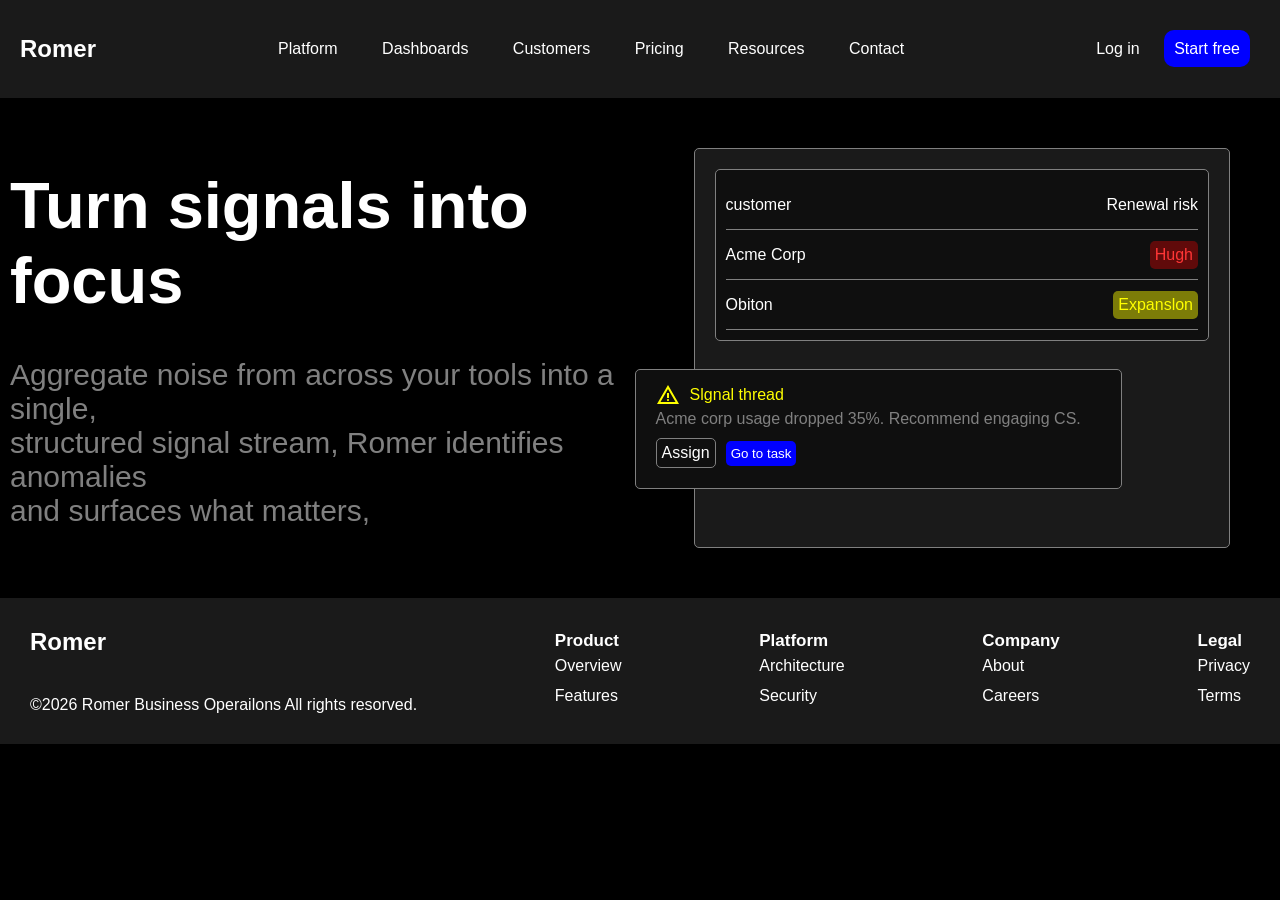
==== Dashboards.html @ 60ba986e "index-name-chnage" ====
<!DOCTYPE html>
<html lang="en">
<head>
    <meta charset="UTF-8">
    <meta name="viewport" content="width=device-width, initial-scale=1.0">
    <link rel="stylesheet" href="src/assect/css/Dashboards.css">
    <title>DASHBOARD-STOCK</title>
   
</head>
<body>
    <header class="wrapper">
    <nav>
        <h1>Romer</h1>
        <ul>
            <li><a href="index.html">Platform</a></li>
            <li><a href="#">Dashboards</a></li>
            <li><a href="#">Customers</a></li>
            <li><a href="#">Pricing</a></li>
            <li><a href="#">Resources</a></li>
            <li><a href="#">Contact</a></li>
        </ul>
        <div class="nav-actions">
            <a href="#">Log in</a>
            <a href="#" class="button">Start free</a>
        </div>
    </nav>
    </header>
<!-- ===start main=== -->
    <main>


        <section class="section-four">
            <div class="col-1">
                <h1>Turn signals into focus</h1>
                <p>
                    Aggregate noise from across your tools into a single, 
                    <br>
                    structured signal stream, Romer identifies anomalies
                    <br>
                    and surfaces what matters,
                </p>
            </div>
            <div class="col-2">
                <div class="content-one">
                    <div class="section-four-font">
                        <p>customer</p>
                        <p>Renewal risk</p>
                    </div>
                    <div class="section-four-font">
                        <p>Acme Corp</p>
                        <p class="section-four-color-1">Hugh</p>
                    </div>
                    <div class="section-four-font">
                        <p>Obiton</p>
                        <p class="section-four-color-2">Expanslon</p>
                    </div>
                </div>
                <div class="content-two">
                    <div class="content-svg">
                        <img src="src/assect/icon/warning.svg" alt="!">
                        Slgnal thread
                    </div>
                    <p>Acme corp usage dropped 35%. Recommend engaging CS.</p>
                    <div class="section-four-button">
                        <p>Assign</p>
                        <button>Go to task</button>
                    </div>
                </div>
            </div>
        </section>
    </main>
   

<!-- ===start footer=== -->
     <footer class="wrapper">
        <div class="row">
        <div class="color-1">
        <h2>Romer</h2>
        <p>&COPY;2026 Romer Business Operailons All rights resorved.</p>
        </div>
        <div class="color">
            <h1>Product</h1>
                <li><a href="">Overview</a></li>
                <li><a href="">Features</a></li>
        </div>
        <div class="color">
           <h1>Platform</h1>
               <li><a href="">Architecture</a></li>
               <li><a href="">Security</a></li>
       </div>
        <div class="color">
            <h1>Company</h1>
                <li><a href="">About</a></li>
                <li><a href="">Careers</a></li>
        </div>
         <div class="color">
            <h1>Legal</h1>
                <li><a href="">Privacy</a></li>
                <li><a href="">Terms</a></li>
        </div>
        </div>
     </footer>
</body>
</html>
---- src/assect/css/Dashboards.css ----
*{
    margin: 0;
    padding: 0;
    box-sizing: border-box;
    font-family: 'Poppins', sans-serif;
    color: #fff;
}
body{
    background-color:#000000;
}
.wrapper{
    width: 100%;
    margin-left: auto;
    margin-right: auto;
    max-width: 1520px;
}

/* ===start header=== */

header{
    background-color: #1a1a1a;
    color: #fff;
    padding: 20px;
    /* border-bottom: #ffffff solid 20px; */
}
nav{
    display: flex;
    align-items: center;
    justify-content:space-between; 
}

ul li a{
    gap:20px;
    direction: none;
    color: #fff;
    text-decoration: none;
}
ul li a:hover{
    text-decoration:5px underline white ;
}
ul li{
    list-style: none;
    display: inline-block;
    margin: 20px;
}
.nav-actions a{
    color: #fff;
    text-decoration: none;
    margin: 10px;
}
.button{
    background-color: blue;
    padding: 10px;
    border-radius: 10px;
}
/* ===end header === */
/* --------------------------------------- */
/* ===start main ===*/
main {
    width: 100%;
    margin: 0 auto;
    max-width: 1520px;
}

/* start section four */
.section-four {
    display: flex;
    justify-content: space-between;
    align-items: center;
}
.section-four h1 {
    font-size: 65px;
    margin: 0 0 40px 10px;
}
.section-four .col-1 p {
    font-size: 30px;
    margin: 0 0 0 10px;
    color: gray;
}

.section-four .col-2 {
    border: 1px solid gray;
    border-radius: 5px;
    margin: 50px;
    background-color: #1a1a1a;
    position: relative;
    width: 600px;
    height: 400px;
}
.section-four .content-one {
    border: 1px solid gray;
    border-radius: 5px;
    padding: 10px;
    margin: 20px;
    background-color: #0f0f0f;
}
.section-four .col-2 .section-four-font {
    display: flex;
    justify-content: space-between;
    align-items: center;
    height: 50px;
    border-bottom: 1px solid gray;
}
.section-four .section-four-color-1 {
    color:#ff3636;
    background-color: #ff000056;
    border-radius: 5px;
    padding: 5px;
}
.section-four .section-four-color-2 {
    color:#ffff00;
    background-color: #ffff0074;
    border-radius: 5px;
    padding: 5px;
}
.section-four .content-two {
    border: 1px solid gray;
    border-radius: 5px;
    padding: 10px;
    margin: 20px;
    background-color: #0f0f0f;
    position: absolute;
    top: 200px;
    left: -80px
}
.section-four .content-two p {
    margin: 0 30px 0 10px;
    color: gray;
}
.section-four .section-four-button {
    display: flex;
    justify-content: start;
    align-items: center;
    margin: 10px;
}
.section-four .content-svg {
    display: flex;
    justify-content: start;
    align-items: center;
    gap: 10px;
    color: yellow;
    height: 30px;
    margin: 0 0 0 10px;
}
.section-four .section-four-button p {
    margin: 0;
    border: 1px solid gray;
    border-radius: 5px;
    padding: 5px;
    color: white;
}
.section-four .section-four-button button {
    background-color: blue;
    padding: 5px;
    border-radius: 5px;
    color: #fff;
    margin: 0 0 0 10px;
    border: none;
}
/* ===end main=== */
/* --------------------------------------- */
/* ===start footer=== */
footer{
    background-color: #1a1a1a;
    padding: 30px;
    list-style: none;
}
.color li a{
    color: #fff;
    text-decoration: none;
    line-height: 30px;
}
.color-1 p{
    margin-top: 40px;
    color: #fff;
}
.color-1 h2 {
    color: #fff;
}
.color h1{
    font-size: 17px;
    color: #fff;
}
.row{
    display: flex;

    align-items: center;
    justify-content:space-between;
}
/* ===end footer=== */
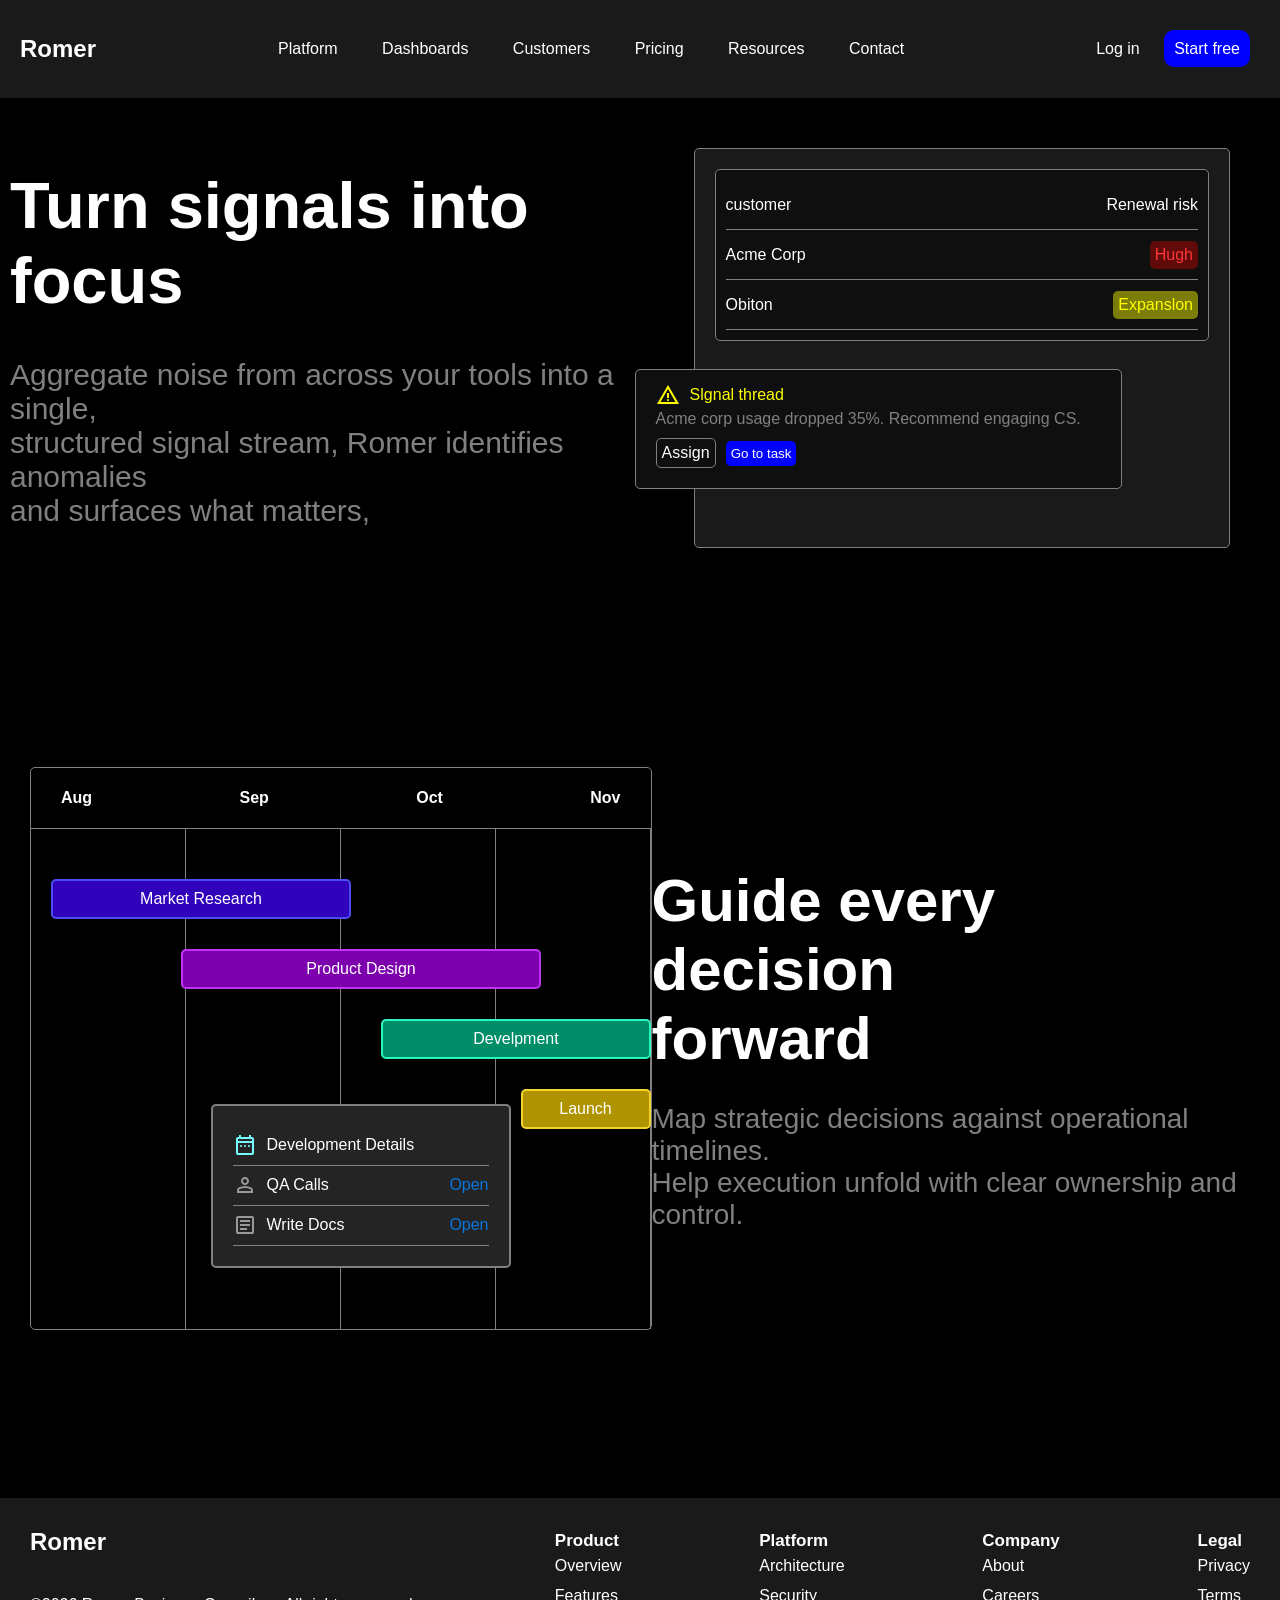
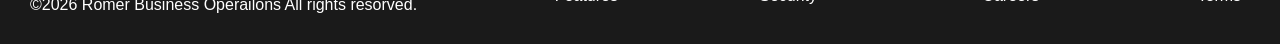
==== commit e4a0faa7: "update-section-five" ====
--- a/Dashboards.html
+++ b/Dashboards.html
@@ -27,7 +27,6 @@
     </header>
 <!-- ===start main=== -->
     <main>
-
 
         <section class="section-four">
             <div class="col-1">
@@ -68,6 +67,51 @@
                 </div>
             </div>
         </section>
+
+        <section class="section-five">
+            <div class="five-col-1">
+                <div class="five-row-1">
+                    <h4><b>Aug</b></h4>
+                    <h4><b>Sep</b></h4>
+                    <h4><b>Oct</b></h4>
+                    <h4><b>Nov</b></h4>
+                </div>
+                <div class="five-row-2">
+                    <div class="five-column"></div>
+                    <div class="five-column"></div>
+                    <div class="five-column"></div>
+                    <div class="five-column"></div>
+                    <div class="five-box-1"><p>Market Research</p></div>
+                    <div class="five-box-2"><P>Product Design</P></div>
+                    <div class="five-box-3"><p>Develpment</p></div>
+                    <div class="five-box-4"><p>Launch</p></div>
+                    <div class="five-box-5">
+                        <div class="five-row-box-1">
+                            <img src="src/assect/icon/date.svg" alt="">
+                            <p>Development Details</p>
+                        </div>
+                        <div class="five-row-box-2">
+                            <div class="five-col-qa">
+                                <img src="src/assect/icon/person.svg" alt="">
+                                <p>QA Calls</p>
+                            </div>
+                            <a href="#">Open</a>
+                        </div>
+                        <div class="five-row-box-3">
+                            <div class="five-col-qa">
+                                <img src="src/assect/icon/paper.svg" alt="">
+                                <p>Write Docs</p>
+                            </div>
+                            <a href="#">Open</a>
+                        </div>
+                    </div>
+                </div>
+            </div>
+            <div class="five-col-2">
+                <h1>Guide every decision <br> forward</h1>
+                <p>Map strategic decisions against operational timelines. <br> Help execution unfold with clear ownership and <br> control.</p>
+            </div>
+        </section>
     </main>
    
 
--- a/src/assect/css/Dashboards.css
+++ b/src/assect/css/Dashboards.css
@@ -4,6 +4,7 @@
     box-sizing: border-box;
     font-family: 'Poppins', sans-serif;
     color: #fff;
+    text-decoration: none;
 }
 body{
     background-color:#000000;
@@ -157,6 +158,138 @@
     margin: 0 0 0 10px;
     border: none;
 }
+
+
+/* start section five */
+.section-five {
+    display: flex;
+    justify-content: space-between;
+    align-items: center;
+    height: 100vh;
+}
+
+.section-five .five-col-1 {
+    border: 1px solid gray;
+    border-radius: 5px;
+    width: 700px;
+    height: 563px;
+    margin-left: 30px;
+}
+.section-five .five-row-1 {
+    display: flex;
+    justify-content: space-between;
+    align-items: center;
+    width: 100%;
+    height: 50px;
+    padding: 30px;
+    border-bottom: 1px solid gray;
+}
+.section-five .five-row-2 {
+    width: 100%;
+    height: 100%;
+    display: flex;
+    position: relative;
+}
+.section-five .five-column {
+    width: 100%;
+                        height: 500px;
+    border-right: 1px solid gray;
+}
+.section-five .five-box-1 , .five-box-2, .five-box-3, .five-box-4 {
+    display: flex;
+    justify-content: center;
+    align-items: center;
+    height: 40px;
+    border-radius: 5px;
+    position:absolute;
+}
+.section-five .five-box-1 {
+    top: 50px;
+    left: 20px;
+    background-color: #3002bb;
+    border: 2px solid #4c4cf7;
+    width: 300px;
+}
+.section-five .five-box-2 {
+    top: 120px;
+    left: 150px;
+    background-color: #7c01ac;
+    border: 2px solid #bd34f4;
+    width: 360px;
+}
+.section-five .five-box-3 {
+    top: 190px;
+    left: 350px;
+    background-color: #008e68;
+    border: 2px solid #2af6bf;
+    width: 270px;
+}
+.section-five .five-box-4 {
+    top: 260px;
+    right: 0;
+    background-color: #b09301;
+    border: 2px solid #f4d32e;
+    width: 130px;
+}
+.section-five .five-box-5 {
+    width: 300px;
+    border: 2px solid gray;
+    border-radius: 5px;
+    position: absolute;
+    top: 275px;
+    right: 140px;
+    padding: 20px;
+    background-color: #242425;
+}
+.section-five .five-row-box-1 {
+    width: 100%;
+    height: 40px;
+    border-bottom: 1px solid gray;
+    display: flex;
+    justify-content: start;
+    align-items: center;
+    gap: 10px;
+}
+.section-five .five-row-box-2 {
+    width: 100%;
+    height: 40px;
+    border-bottom: 1px solid gray;
+    display: flex;
+    justify-content: space-between;
+    align-items: center; 
+}
+.section-five .five-col-qa {
+    width: 100%;
+    height: 40px;
+    display: flex;
+    justify-content: start;
+    align-items: center; 
+    gap:10px;
+}
+.section-five .five-row-box-3 {
+    width: 100%;
+    height: 40px;
+    border-bottom: 1px solid gray;
+    display: flex;
+    justify-content: space-between;
+    align-items: center; 
+}
+.section-five .five-box-5 a {
+    color: #0776de;
+}
+
+.section-five .five-col-2 {
+    margin-right: 40px;
+}
+.section-five .five-col-2 h1 {
+    font-size: 60px;
+}
+.section-five .five-col-2 p {
+    font-size: 28px;
+    color: gray;
+    margin-top: 30px;
+}
+
 /* ===end main=== */
 /* --------------------------------------- */
 /* ===start footer=== */
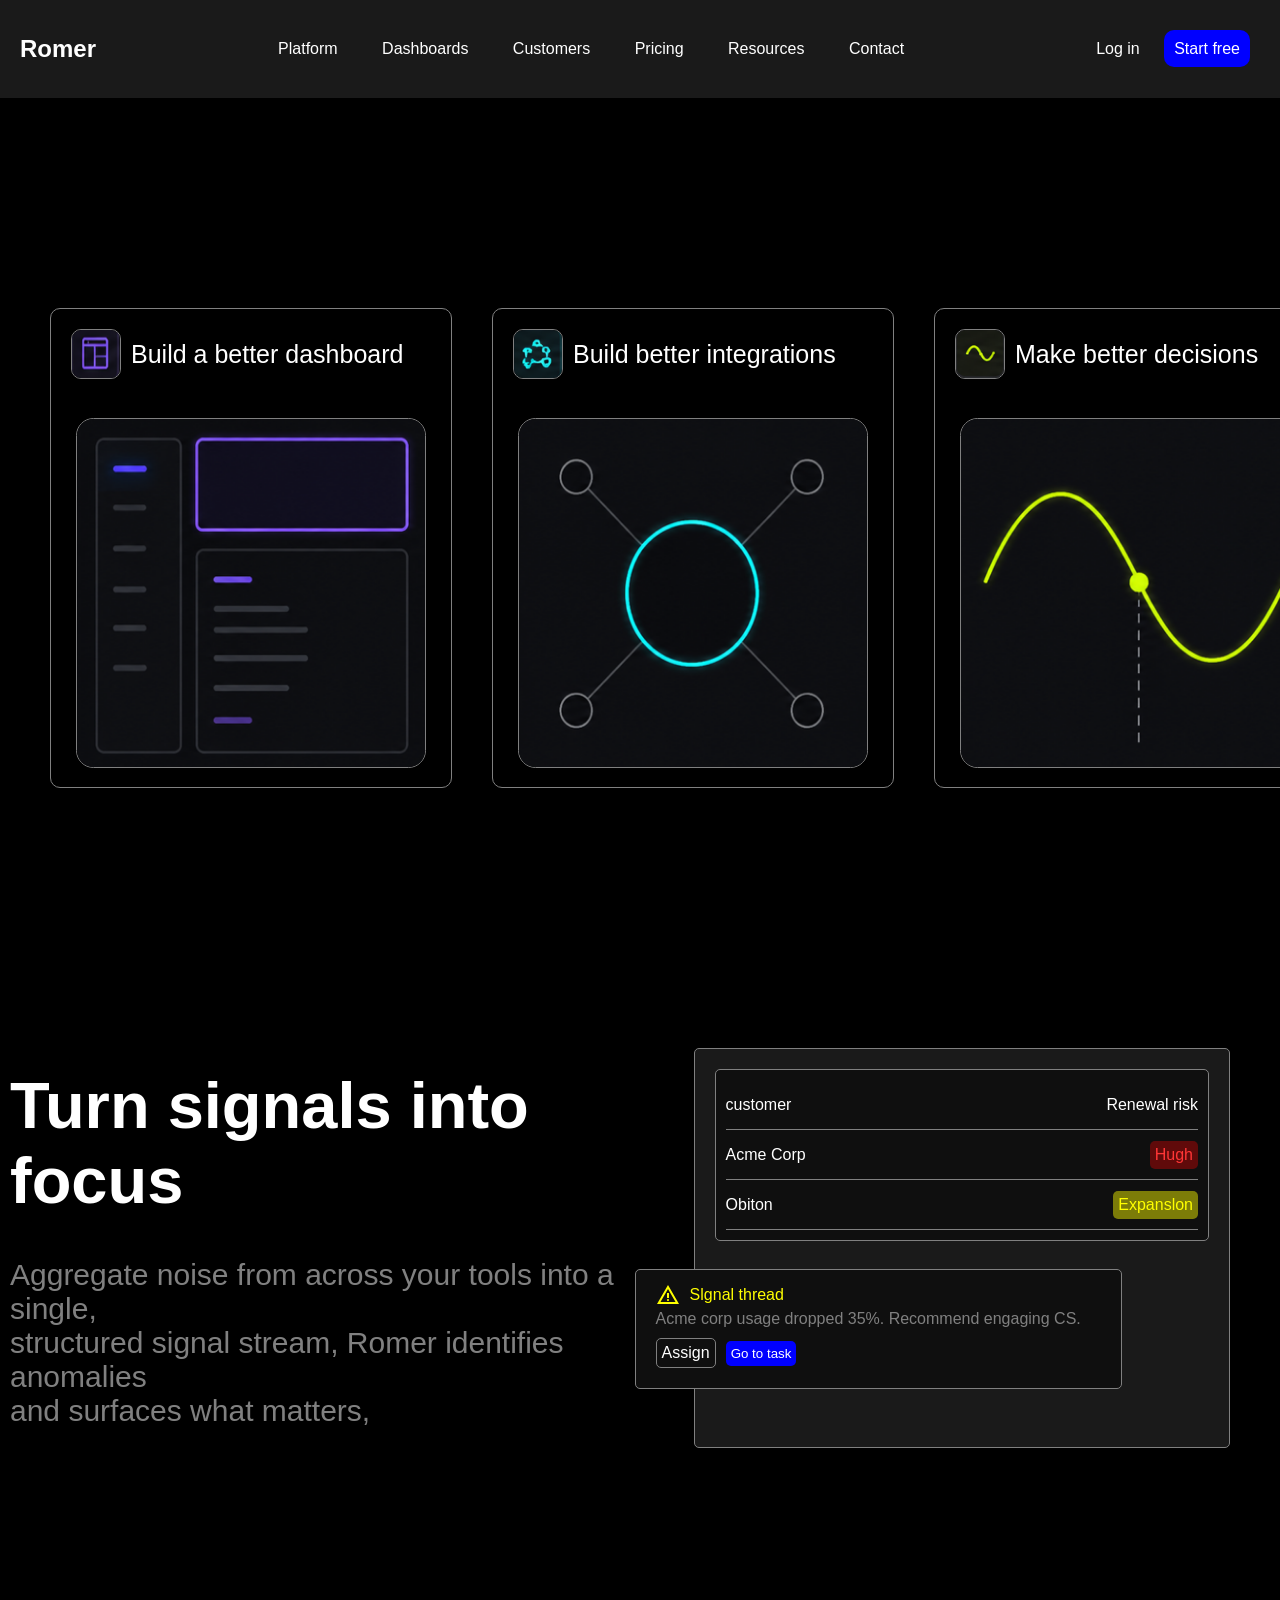
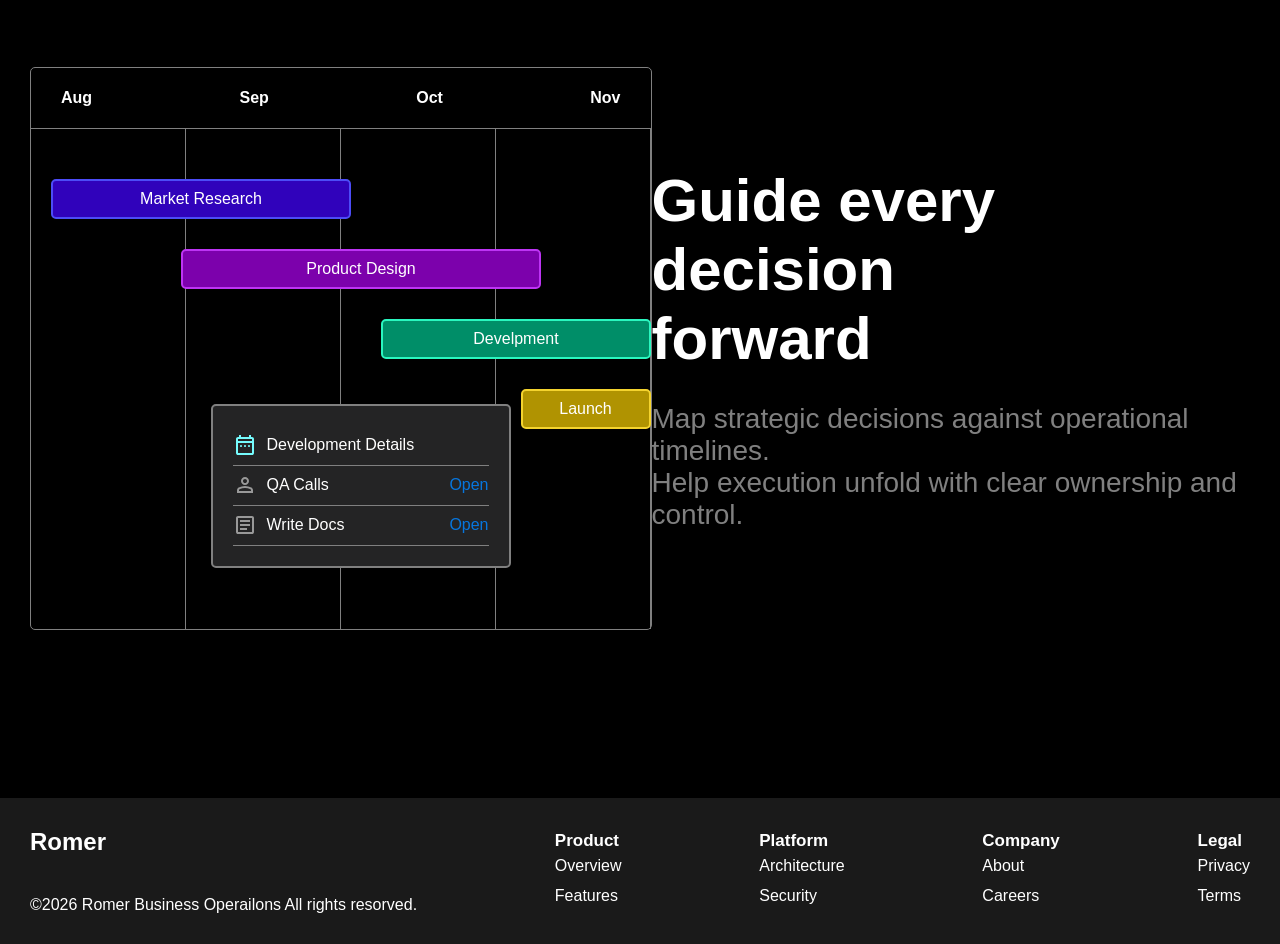
==== commit 696f18b0: "update-section-three" ====
--- a/Dashboards.html
+++ b/Dashboards.html
@@ -27,6 +27,42 @@
     </header>
 <!-- ===start main=== -->
     <main>
+        
+        <section class="section-three">
+            <div class="three-col-1">
+                <div class="three-content">
+                    <div class="three-col-1">
+                        <img src="src/assect/image/three-icon-1.png" alt="#">
+                        <p>Build a better dashboard</p>
+                    </div>
+                    <div class="three-col-2">
+                        <img src="src/assect/image/three-1.png" alt="#">
+                    </div>
+                </div>
+            </div>
+            <div class="three-col-1">
+                <div class="three-content">
+                    <div class="three-col-1">
+                        <img src="src/assect/image/three-icon-2.png" alt="#">
+                        <p>Build better integrations</p>
+                    </div>
+                    <div class="three-col-2">
+                        <img src="src/assect/image/three-2.png" alt="#">
+                    </div>
+                </div>
+            </div>
+            <div class="three-col-1">
+                <div class="three-content">
+                    <div class="three-col-1">
+                        <img src="src/assect/image/three-icon-3.png" alt="#">
+                        <p>Make better decisions</p>
+                    </div>
+                    <div class="three-col-2">
+                        <img src="src/assect/image/three-3.png" alt="#">
+                    </div>
+                </div>
+            </div>
+        </section>
 
         <section class="section-four">
             <div class="col-1">
--- a/src/assect/css/Dashboards.css
+++ b/src/assect/css/Dashboards.css
@@ -61,6 +61,57 @@
     width: 100%;
     margin: 0 auto;
     max-width: 1520px;
+}
+
+/* start section three */
+.section-three {
+    display:flex;
+    justify-content: space-between;
+    align-items: center;
+    width: 100%;
+    height: 100vh;
+    padding: 30px;
+}
+.section-three .three-content {
+    width: 100%;
+    height: 480px;
+    max-width: 470px;
+    border: 1px solid gray;
+    border-radius: 10px;
+    display: flex;
+    justify-content: center;
+    align-items: start;
+    flex-direction: column;
+}
+.section-three .three-col-1 {
+    display: flex;
+    justify-content: start;
+    align-items: center;
+    gap: 10px;
+    margin: 20px;
+}
+.section-three .three-col-1 img {
+    width: 50px;
+    height: 50px;
+    border-radius: 20%;
+    border: 1px solid gray;
+}
+.section-three .three-col-1 p {
+    font-size: 25px;
+    margin: 0;
+}
+.section-three .three-col-2 img {
+    width: 350px;
+    height: 350px;
+    border-radius: 5%;
+}
+.section-three .three-col-2 {
+    width: 400px;
+    height: 400px;
+    display: flex;
+    justify-content: center;
+    align-items: center;
+    border-radius: 5px;
 }
 
 /* start section four */
